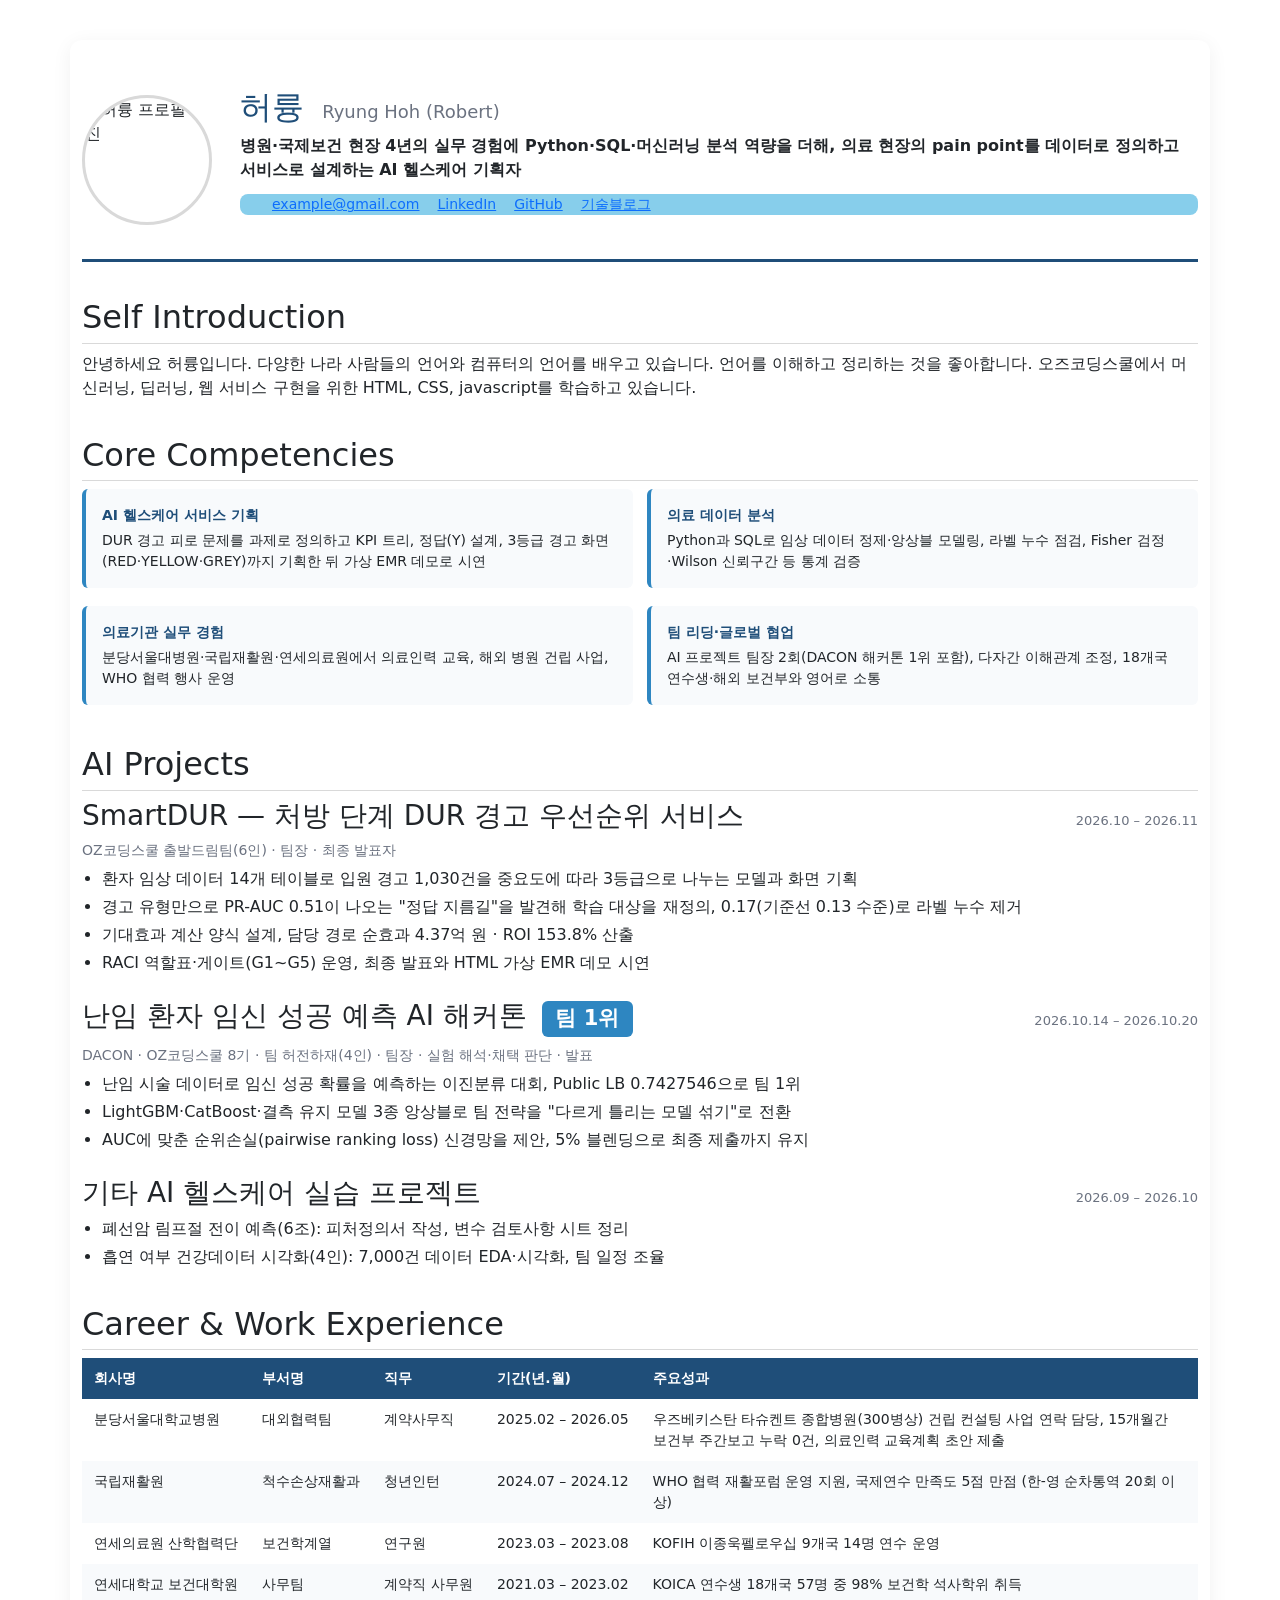
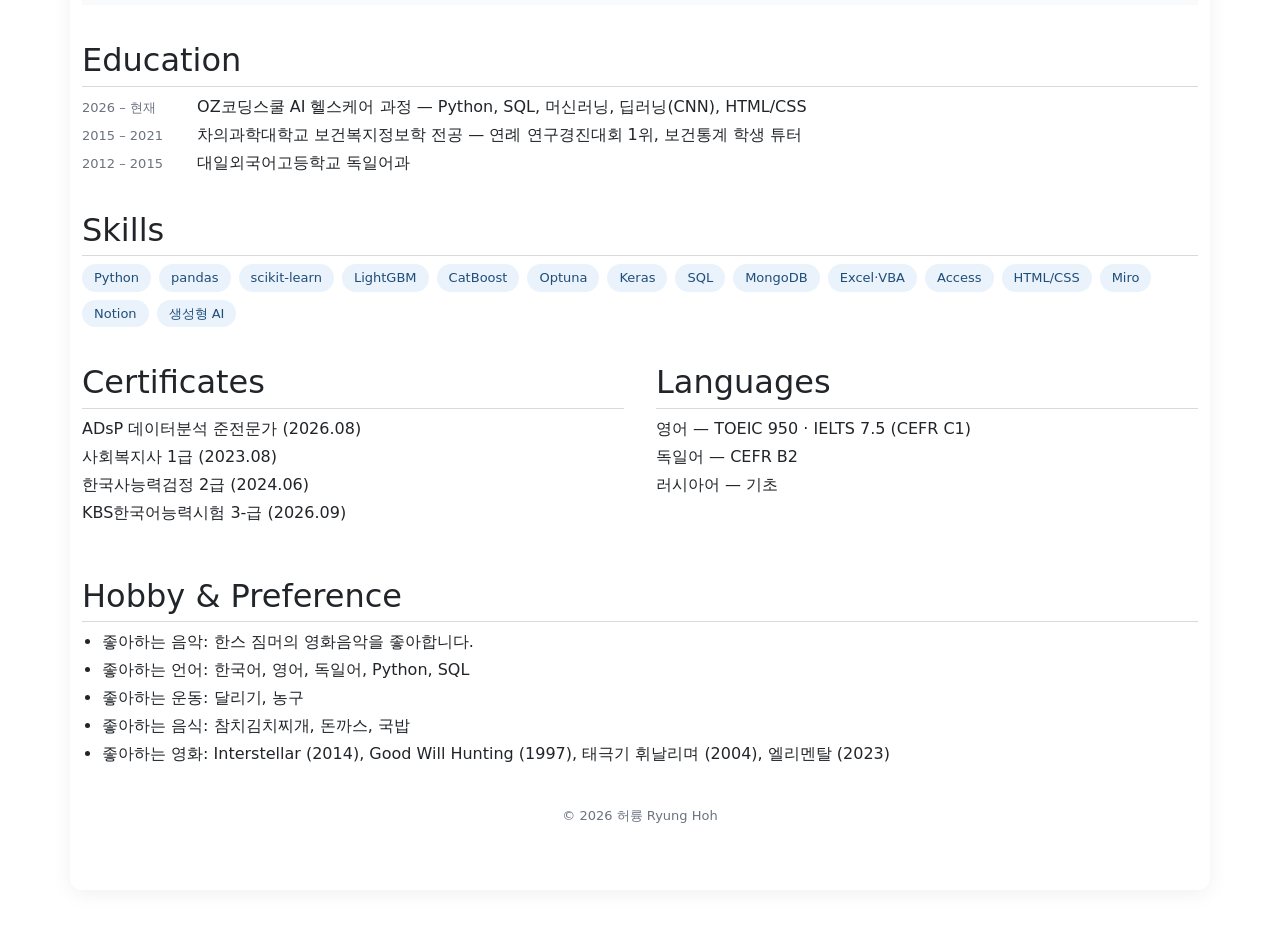
==== JS/day1_1124/resume_1124.html @ e5b70ea6 "day1 assignment ongoing" ====
<!DOCTYPE html>
<html lang="ko">
<head>
    <meta charset="UTF-8">
    <meta name="viewport" content="width=device-width, initial-scale=1.0">
    <title>AH_08_ryunghoh_resume</title>
    <link rel="stylesheet" href="./resume_style.css">
    <link href="https://cdn.jsdelivr.net/npm/bootstrap@5.3.8/dist/css/bootstrap.min.css" rel="stylesheet" integrity="sha384-sRIl4kxILFvY47J16cr9ZwB07vP4J8+LH7qKQnuqkuIAvNWLzeN8tE5YBujZqJLB" crossorigin="anonymous">
</head>
<body>
    <div class="container">

        <!-- 헤더: 이름 · 연락처 · 한 줄 소개 -->
        <header class="profile">
            <img class="profile-photo" src=".jpg" alt="허륭 프로필 사진">
            <div class="profile-text">
                <h1>허륭 <span class="en-name">Ryung Hoh (Robert)</span></h1>
                <p class="headline">병원·국제보건 현장 4년의 실무 경험에 Python·SQL·머신러닝 분석 역량을 더해, 의료 현장의 pain point를 데이터로 정의하고 서비스로 설계하는 AI 헬스케어 기획자</p>
                <ul class="contact">
                    <li><a href="mailto:ryung.hoh@gmail.com">example@gmail.com</a></li>
                    <li><a href="https://www.linkedin.com/in/ryung-hoh-5501a81bb/" target="_blank">LinkedIn</a></li>
                    <li><a href="https://github.com/roberthoh-hub" target="_blank">GitHub</a></li>
                    <li><a href="https://velog.io/@ryunghoh/posts" target="_blank">기술블로그</a></li>
                </ul>
            </div>
        </header>

        <!-- 자기소개 -->
        <section>
            <h2>Self Introduction</h2>
            <p>안녕하세요 허륭입니다. 다양한 나라 사람들의 언어와 컴퓨터의 언어를 배우고 있습니다. 언어를 이해하고 정리하는 것을 좋아합니다. 오즈코딩스쿨에서 머신러닝, 딥러닝, 웹 서비스 구현을 위한 HTML, CSS, javascript를 학습하고 있습니다.</p>
        </section>

        <!-- 핵심 역량 -->
        <section>
            <h2>Core Competencies</h2>
            <ul class="card-list">
                <li><strong>AI 헬스케어 서비스 기획</strong>DUR 경고 피로 문제를 과제로 정의하고 KPI 트리, 정답(Y) 설계, 3등급 경고 화면(RED·YELLOW·GREY)까지 기획한 뒤 가상 EMR 데모로 시연</li>
                <li><strong>의료 데이터 분석</strong>Python과 SQL로 임상 데이터 정제·앙상블 모델링, 라벨 누수 점검, Fisher 검정·Wilson 신뢰구간 등 통계 검증</li>
                <li><strong>의료기관 실무 경험</strong>분당서울대병원·국립재활원·연세의료원에서 의료인력 교육, 해외 병원 건립 사업, WHO 협력 행사 운영</li>
                <li><strong>팀 리딩·글로벌 협업</strong>AI 프로젝트 팀장 2회(DACON 해커톤 1위 포함), 다자간 이해관계 조정, 18개국 연수생·해외 보건부와 영어로 소통</li>
            </ul>
        </section>

        <!-- AI 프로젝트 -->
        <section>
            <h2>AI Projects</h2>

            <article class="item">
                <div class="item-head">
                    <h3>SmartDUR — 처방 단계 DUR 경고 우선순위 서비스</h3>
                    <span class="period">2026.10 – 2026.11</span>
                </div>
                <p class="meta">OZ코딩스쿨 출발드림팀(6인) · 팀장 · 최종 발표자</p>
                <ul>
                    <li>환자 임상 데이터 14개 테이블로 입원 경고 1,030건을 중요도에 따라 3등급으로 나누는 모델과 화면 기획</li>
                    <li>경고 유형만으로 PR-AUC 0.51이 나오는 "정답 지름길"을 발견해 학습 대상을 재정의, 0.17(기준선 0.13 수준)로 라벨 누수 제거</li>
                    <li>기대효과 계산 양식 설계, 담당 경로 순효과 4.37억 원 · ROI 153.8% 산출</li>
                    <li>RACI 역할표·게이트(G1~G5) 운영, 최종 발표와 HTML 가상 EMR 데모 시연</li>
                </ul>
            </article>

            <article class="item">
                <div class="item-head">
                    <h3>난임 환자 임신 성공 예측 AI 해커톤 <span class="badge">팀 1위</span></h3>
                    <span class="period">2026.10.14 – 2026.10.20</span>
                </div>
                <p class="meta">DACON · OZ코딩스쿨 8기 · 팀 허전하재(4인) · 팀장 · 실험 해석·채택 판단 · 발표</p>
                <ul>
                    <li>난임 시술 데이터로 임신 성공 확률을 예측하는 이진분류 대회, Public LB 0.7427546으로 팀 1위</li>
                    <li>LightGBM·CatBoost·결측 유지 모델 3종 앙상블로 팀 전략을 "다르게 틀리는 모델 섞기"로 전환</li>
                    <li>AUC에 맞춘 순위손실(pairwise ranking loss) 신경망을 제안, 5% 블렌딩으로 최종 제출까지 유지</li>
                </ul>
            </article>

            <article class="item">
                <div class="item-head">
                    <h3>기타 AI 헬스케어 실습 프로젝트</h3>
                    <span class="period">2026.09 – 2026.10</span>
                </div>
                <ul>
                    <li>폐선암 림프절 전이 예측(6조): 피처정의서 작성, 변수 검토사항 시트 정리</li>
                    <li>흡연 여부 건강데이터 시각화(4인): 7,000건 데이터 EDA·시각화, 팀 일정 조율</li>
                </ul>
            </article>
        </section>

        <!-- 경력 -->
        <section>
            <h2>Career &amp; Work Experience</h2>
            <table>
                <thead>
                    <tr>
                        <th>회사명</th>
                        <th>부서명</th>
                        <th>직무</th>
                        <th>기간(년.월)</th>
                        <th>주요성과</th>
                    </tr>
                </thead>
                <tbody>
                    <tr>
                        <td>분당서울대학교병원</td>
                        <td>대외협력팀</td>
                        <td>계약사무직</td>
                        <td>2025.02 – 2026.05</td>
                        <td>우즈베키스탄 타슈켄트 종합병원(300병상) 건립 컨설팅 사업 연락 담당, 15개월간 보건부 주간보고 누락 0건, 의료인력 교육계획 초안 제출</td>
                    </tr>
                    <tr>
                        <td>국립재활원</td>
                        <td>척수손상재활과</td>
                        <td>청년인턴</td>
                        <td>2024.07 – 2024.12</td>
                        <td>WHO 협력 재활포럼 운영 지원, 국제연수 만족도 5점 만점 (한-영 순차통역 20회 이상)</td>
                    </tr>
                    <tr>
                        <td>연세의료원 산학협력단</td>
                        <td>보건학계열</td>
                        <td>연구원</td>
                        <td>2023.03 – 2023.08</td>
                        <td>KOFIH 이종욱펠로우십 9개국 14명 연수 운영</td>
                    </tr>
                    <tr>
                        <td>연세대학교 보건대학원</td>
                        <td>사무팀</td>
                        <td>계약직 사무원</td>
                        <td>2021.03 – 2023.02</td>
                        <td>KOICA 연수생 18개국 57명 중 98% 보건학 석사학위 취득</td>
                    </tr>
                </tbody>
            </table>
        </section>

        <!-- 학력 · 교육 -->
        <section>
            <h2>Education</h2>
            <ul class="plain">
                <li><span class="period">2026 – 현재</span> OZ코딩스쿨 AI 헬스케어 과정 — Python, SQL, 머신러닝, 딥러닝(CNN), HTML/CSS</li>
                <li><span class="period">2015 – 2021</span> 차의과학대학교 보건복지정보학 전공 — 연례 연구경진대회 1위, 보건통계 학생 튜터</li>
                <li><span class="period">2012 – 2015</span> 대일외국어고등학교 독일어과</li>
            </ul>
        </section>

        <!-- 기술 -->
        <section>
            <h2>Skills</h2>
            <div class="tags">
                <span>Python</span><span>pandas</span><span>scikit-learn</span><span>LightGBM</span><span>CatBoost</span><span>Optuna</span><span>Keras</span><span>SQL</span><span>MongoDB</span><span>Excel·VBA</span><span>Access</span><span>HTML/CSS</span><span>Miro</span><span>Notion</span><span>생성형 AI</span>
            </div>
        </section>

        <!-- 자격증 · 외국어 -->
        <section class="two-col">
            <div>
                <h2>Certificates</h2>
                <ul class="plain">
                    <li>ADsP 데이터분석 준전문가 (2026.08)</li>
                    <li>사회복지사 1급 (2023.08)</li>
                    <li>한국사능력검정 2급 (2024.06)</li>
                    <li>KBS한국어능력시험 3-급 (2026.09)</li>
                </ul>
            </div>
            <div>
                <h2>Languages</h2>
                <ul class="plain">
                    <li>영어 — TOEIC 950 · IELTS 7.5 (CEFR C1)</li>
                    <li>독일어 — CEFR B2</li>
                    <li>러시아어 — 기초</li>
                </ul>
            </div>
        </section>

        <!-- 취미 · 선호 -->
        <section>
            <h2>Hobby &amp; Preference</h2>
            <ul>
                <li>좋아하는 음악: 한스 짐머의 영화음악을 좋아합니다.</li>
                <li>좋아하는 언어: 한국어, 영어, 독일어, Python, SQL</li>
                <li>좋아하는 운동: 달리기, 농구</li>
                <li>좋아하는 음식: 참치김치찌개, 돈까스, 국밥</li>
                <li>좋아하는 영화: Interstellar (2014), Good Will Hunting (1997), 태극기 휘날리며 (2004), 엘리멘탈 (2023)</li>
            </ul>
        </section>

        <footer>
            <p>© 2026 허륭 Ryung Hoh</p>
        </footer>
    </div>
</body>
</html>
---- JS/day1_1124/resume_style.css ----
/* ===== 기본 설정 ===== */
:root {
    --main: #1f4e79;      /* 제목·강조 색 */
    --accent: #2e86c1;    /* 링크·포인트 색 */
    --text: #333333;
    --muted: #6b7280;
    --line: #d9d9d9;
    --bg: #f4f6f9;
}

* {
    box-sizing: border-box;
    margin: 0;
    padding: 0;
}

body {
    font-family: "Pretendard", "Apple SD Gothic Neo", "Malgun Gothic", sans-serif;
    font-size: 15px;
    line-height: 1.7;
    color: var(--text);
    background-color: var(--bg);
}

.container {
    max-width: 860px;
    margin: 40px auto;
    padding: 48px;
    background-color: #ffffff;
    border-radius: 12px;
    box-shadow: 0 4px 20px rgba(0, 0, 0, 0.06);
}
.container .contact {
    border-radius: 0.5rem;
    background-color: skyblue

}

a {
    color: var(--accent);
    text-decoration: none;
}

a:hover {
    text-decoration: underline;
}

/* ===== 헤더 ===== */
.profile {
    display: flex;
    align-items: center;
    gap: 28px;
    padding-bottom: 28px;
    border-bottom: 3px solid var(--main);
}

.profile-photo {
    width: 130px;
    height: 130px;
    object-fit: cover;
    border-radius: 50%;
    border: 3px solid var(--line);
    flex-shrink: 0;
}

.profile h1 {
    font-size: 32px;
    color: var(--main);
}

.en-name {
    font-size: 18px;
    font-weight: 400;
    color: var(--muted);
    margin-left: 8px;
}

.headline {
    margin: 8px 0 12px;
    font-weight: 600;
}

.contact {
    display: flex;
    flex-wrap: wrap;
    gap: 8px 18px;
    list-style: none;
    font-size: 14px;
}

/* ===== 섹션 공통 ===== */
section {
    margin-top: 36px;
}

h2 {
    font-size: 20px;
    color: var(--main);
    padding-bottom: 6px;
    margin-bottom: 16px;
    border-bottom: 1px solid var(--line);
}

h3 {
    font-size: 16px;
}

section ul {
    padding-left: 20px;
}

section li {
    margin-bottom: 4px;
}

/* ===== 핵심 역량 카드 ===== */
.card-list {
    display: grid;
    grid-template-columns: repeat(2, 1fr);
    gap: 14px;
    list-style: none;
    padding-left: 0;
}

.card-list li {
    padding: 16px;
    background-color: #f8fafc;
    border-left: 4px solid var(--accent);
    border-radius: 6px;
    font-size: 14px;
}

.card-list strong {
    display: block;
    margin-bottom: 4px;
    color: var(--main);
}

/* ===== 프로젝트 항목 ===== */
.item {
    margin-bottom: 24px;
}

.item-head {
    display: flex;
    justify-content: space-between;
    align-items: baseline;
    gap: 12px;
}

.period {
    font-size: 13px;
    color: var(--muted);
    white-space: nowrap;
}

.meta {
    font-size: 14px;
    color: var(--muted);
    margin-bottom: 6px;
}

.badge {
    display: inline-block;
    margin-left: 6px;
    padding: 1px 10px;
    font-size: 12px;
    color: #ffffff;
    background-color: var(--accent);
    border-radius: 999px;
    vertical-align: middle;
}

/* ===== 경력 표 ===== */
table {
    width: 100%;
    border-collapse: collapse;
    font-size: 14px;
}

th,
td {
    padding: 10px 12px;
    border-bottom: 1px solid var(--line);
    text-align: left;
    vertical-align: top;
}

th {
    color: #ffffff;
    background-color: var(--main);
    white-space: nowrap;
}

td:nth-child(-n+4) {
    white-space: nowrap;   /* 회사명·부서·직무·기간은 한 줄로 */
}

tbody tr:nth-child(even) {
    background-color: #f8fafc;
}

tbody tr:hover {
    background-color: #eaf2fb;
}

/* ===== 학력·자격증 목록 ===== */
.plain {
    list-style: none;
    padding-left: 0;
}

.plain .period {
    display: inline-block;
    width: 110px;
}

/* ===== 기술 태그 ===== */
.tags {
    display: flex;
    flex-wrap: wrap;
    gap: 8px;
}

.tags span {
    padding: 4px 12px;
    font-size: 13px;
    color: var(--main);
    background-color: #eaf2fb;
    border-radius: 999px;
}

/* ===== 2단 배치 ===== */
.two-col {
    display: grid;
    grid-template-columns: 1fr 1fr;
    gap: 32px;
}

/* ===== 푸터 ===== */
footer {
    margin-top: 40px;
    text-align: center;
    font-size: 13px;
    color: var(--muted);
}

/* ===== 모바일 화면 ===== */
@media (max-width: 640px) {
    .container {
        margin: 0;
        padding: 24px;
        border-radius: 0;
    }

    .profile {
        flex-direction: column;
        text-align: center;
    }

    .contact {
        justify-content: center;
    }

    .card-list,
    .two-col {
        grid-template-columns: 1fr;
    }

    .item-head {
        flex-direction: column;
    }

    table {
        display: block;
        overflow-x: auto;   /* 좁은 화면에서는 표를 가로 스크롤 */
    }
}

/* ===== 인쇄 ===== */
@media print {
    body {
        background: none;
    }

    .container {
        margin: 0;
        box-shadow: none;
    }
}
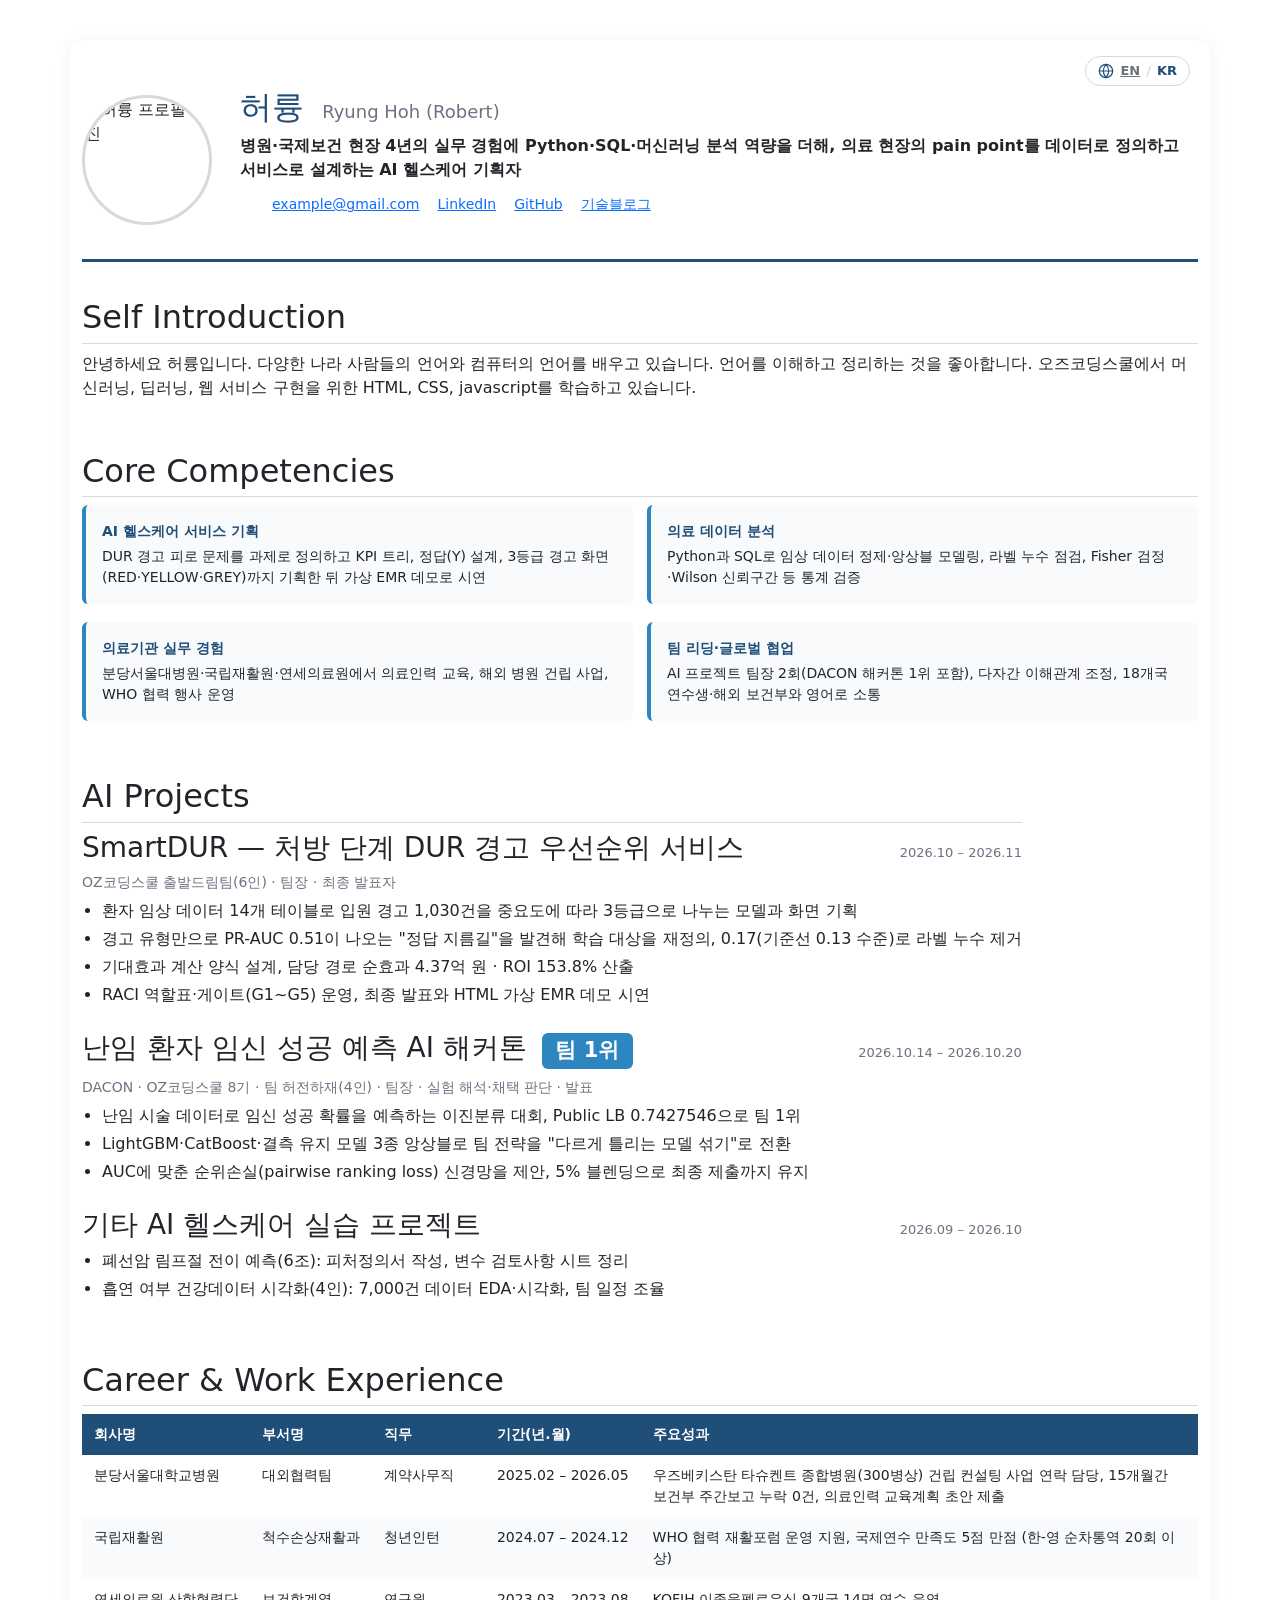
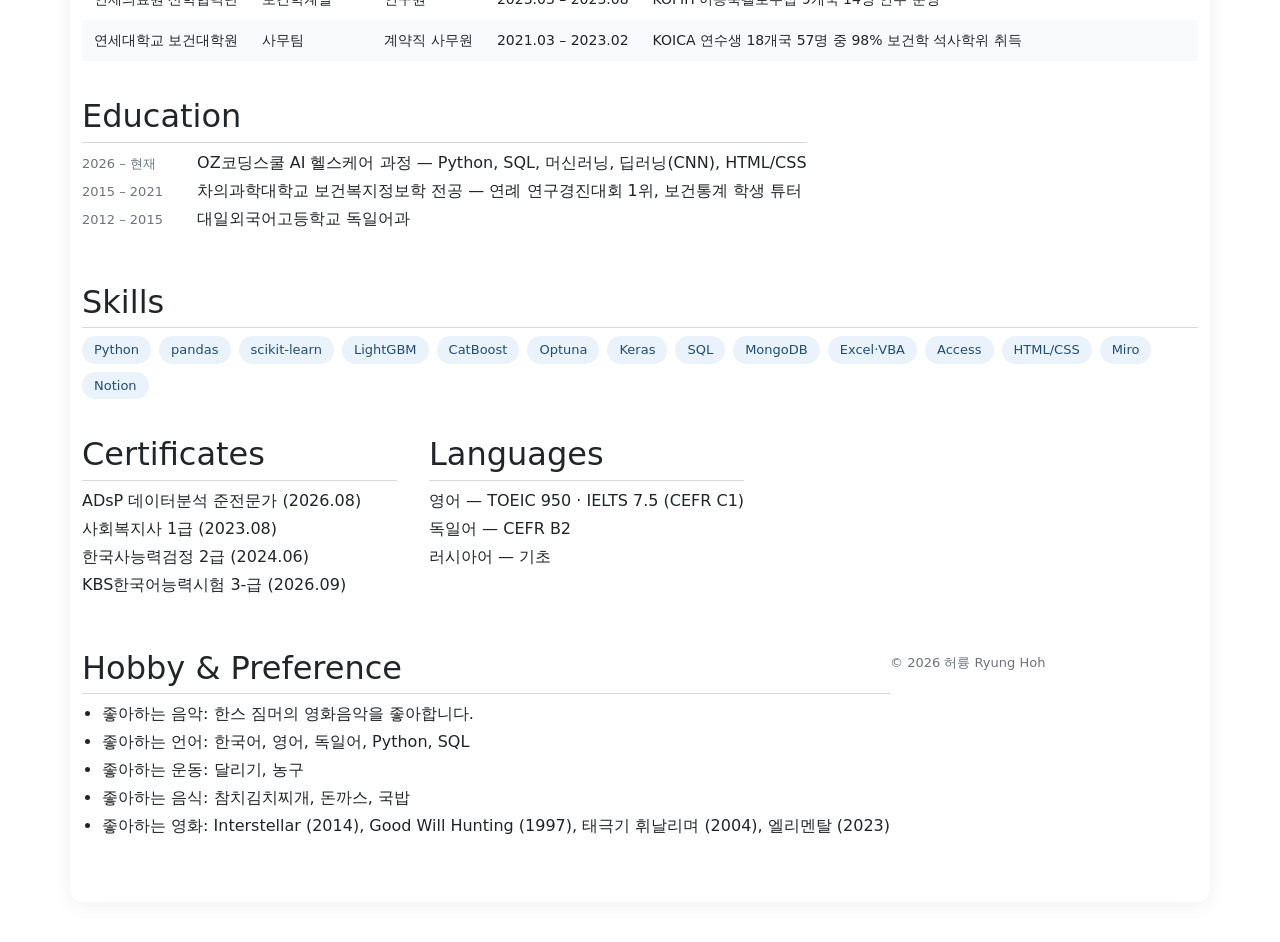
==== commit 30d1a19d: "day1 assignment completed" ====
--- a/JS/day1_1124/resume_1124.html
+++ b/JS/day1_1124/resume_1124.html
@@ -10,17 +10,23 @@
 <body>
     <div class="container">
 
+        <!-- Language switch / 언어 전환 -->
+        <nav class="lang-switch" aria-label="언어 선택">
+            <svg class="globe" viewBox="0 0 24 24" width="16" height="16" fill="none" stroke="currentColor" stroke-width="1.8" stroke-linecap="round" stroke-linejoin="round" aria-hidden="true"><circle cx="12" cy="12" r="10"/><path d="M2 12h20"/><path d="M12 2a15.3 15.3 0 0 1 4 10 15.3 15.3 0 0 1-4 10 15.3 15.3 0 0 1-4-10 15.3 15.3 0 0 1 4-10z"/></svg>
+            <a href="./resume_en_1124.html" hreflang="en" lang="en">EN</a><span class="sep">/</span><span class="active" aria-current="page">KR</span>
+        </nav>
+
         <!-- 헤더: 이름 · 연락처 · 한 줄 소개 -->
         <header class="profile">
-            <img class="profile-photo" src=".jpg" alt="허륭 프로필 사진">
+            <img class="profile-photo" src="허륭.jpg" alt="허륭 프로필 사진">
             <div class="profile-text">
                 <h1>허륭 <span class="en-name">Ryung Hoh (Robert)</span></h1>
                 <p class="headline">병원·국제보건 현장 4년의 실무 경험에 Python·SQL·머신러닝 분석 역량을 더해, 의료 현장의 pain point를 데이터로 정의하고 서비스로 설계하는 AI 헬스케어 기획자</p>
                 <ul class="contact">
-                    <li><a href="mailto:ryung.hoh@gmail.com">example@gmail.com</a></li>
-                    <li><a href="https://www.linkedin.com/in/ryung-hoh-5501a81bb/" target="_blank">LinkedIn</a></li>
-                    <li><a href="https://github.com/roberthoh-hub" target="_blank">GitHub</a></li>
-                    <li><a href="https://velog.io/@ryunghoh/posts" target="_blank">기술블로그</a></li>
+                    <span><a href="mailto:example@gmail.com">example@gmail.com</a></span>
+                    <span><a href="https://www.linkedin.com/in/ryung-hoh-5501a81bb/" target="_blank">LinkedIn</a></span>
+                    <span><a href="https://github.com/roberthoh-hub" target="_blank">GitHub</a></span>
+                    <span><a href="https://velog.io/@ryunghoh/posts" target="_blank">기술블로그</a></span>
                 </ul>
             </div>
         </header>
@@ -145,7 +151,7 @@
         <section>
             <h2>Skills</h2>
             <div class="tags">
-                <span>Python</span><span>pandas</span><span>scikit-learn</span><span>LightGBM</span><span>CatBoost</span><span>Optuna</span><span>Keras</span><span>SQL</span><span>MongoDB</span><span>Excel·VBA</span><span>Access</span><span>HTML/CSS</span><span>Miro</span><span>Notion</span><span>생성형 AI</span>
+                <span>Python</span><span>pandas</span><span>scikit-learn</span><span>LightGBM</span><span>CatBoost</span><span>Optuna</span><span>Keras</span><span>SQL</span><span>MongoDB</span><span>Excel·VBA</span><span>Access</span><span>HTML/CSS</span><span>Miro</span><span>Notion</span>
             </div>
         </section>
 
--- a/JS/day1_1124/resume_style.css
+++ b/JS/day1_1124/resume_style.css
@@ -23,17 +23,21 @@
 }
 
 .container {
+    display: flex;
+    flex-flow: wrap;
     max-width: 860px;
     margin: 40px auto;
     padding: 48px;
     background-color: #ffffff;
     border-radius: 12px;
     box-shadow: 0 4px 20px rgba(0, 0, 0, 0.06);
-}
-.container .contact {
-    border-radius: 0.5rem;
-    background-color: skyblue
-
+    position: relative;   /* 언어 전환 버튼 위치 기준 */
+}
+
+.container .contact span :hover{
+    border-radius: 0.2rem;
+    background-color: beige;
+    
 }
 
 a {
@@ -43,6 +47,44 @@
 
 a:hover {
     text-decoration: underline;
+}
+
+/* ===== 언어 전환 (EN / KR) ===== */
+.lang-switch {
+    position: absolute;
+    top: 16px;
+    right: 20px;
+    display: flex;
+    align-items: center;
+    gap: 6px;
+    padding: 4px 12px;
+    font-size: 13px;
+    font-weight: 600;
+    color: var(--muted);
+    border: 1px solid var(--line);
+    border-radius: 999px;
+    background-color: #ffffff;
+}
+
+.lang-switch .globe {
+    color: var(--main);
+}
+
+.lang-switch .active {
+    color: var(--main);
+}
+
+.lang-switch a {
+    color: var(--muted);
+}
+
+.lang-switch a:hover {
+    color: var(--accent);
+    text-decoration: none;
+}
+
+.lang-switch .sep {
+    color: var(--line);
 }
 
 /* ===== 헤더 ===== */
@@ -253,6 +295,11 @@
         border-radius: 0;
     }
 
+    .lang-switch {
+        top: 10px;
+        right: 12px;
+    }
+
     .profile {
         flex-direction: column;
         text-align: center;
@@ -287,4 +334,8 @@
         margin: 0;
         box-shadow: none;
     }
-}
+
+    .lang-switch {
+        display: none;   /* 인쇄 시 언어 버튼 숨김 */
+    }
+}
